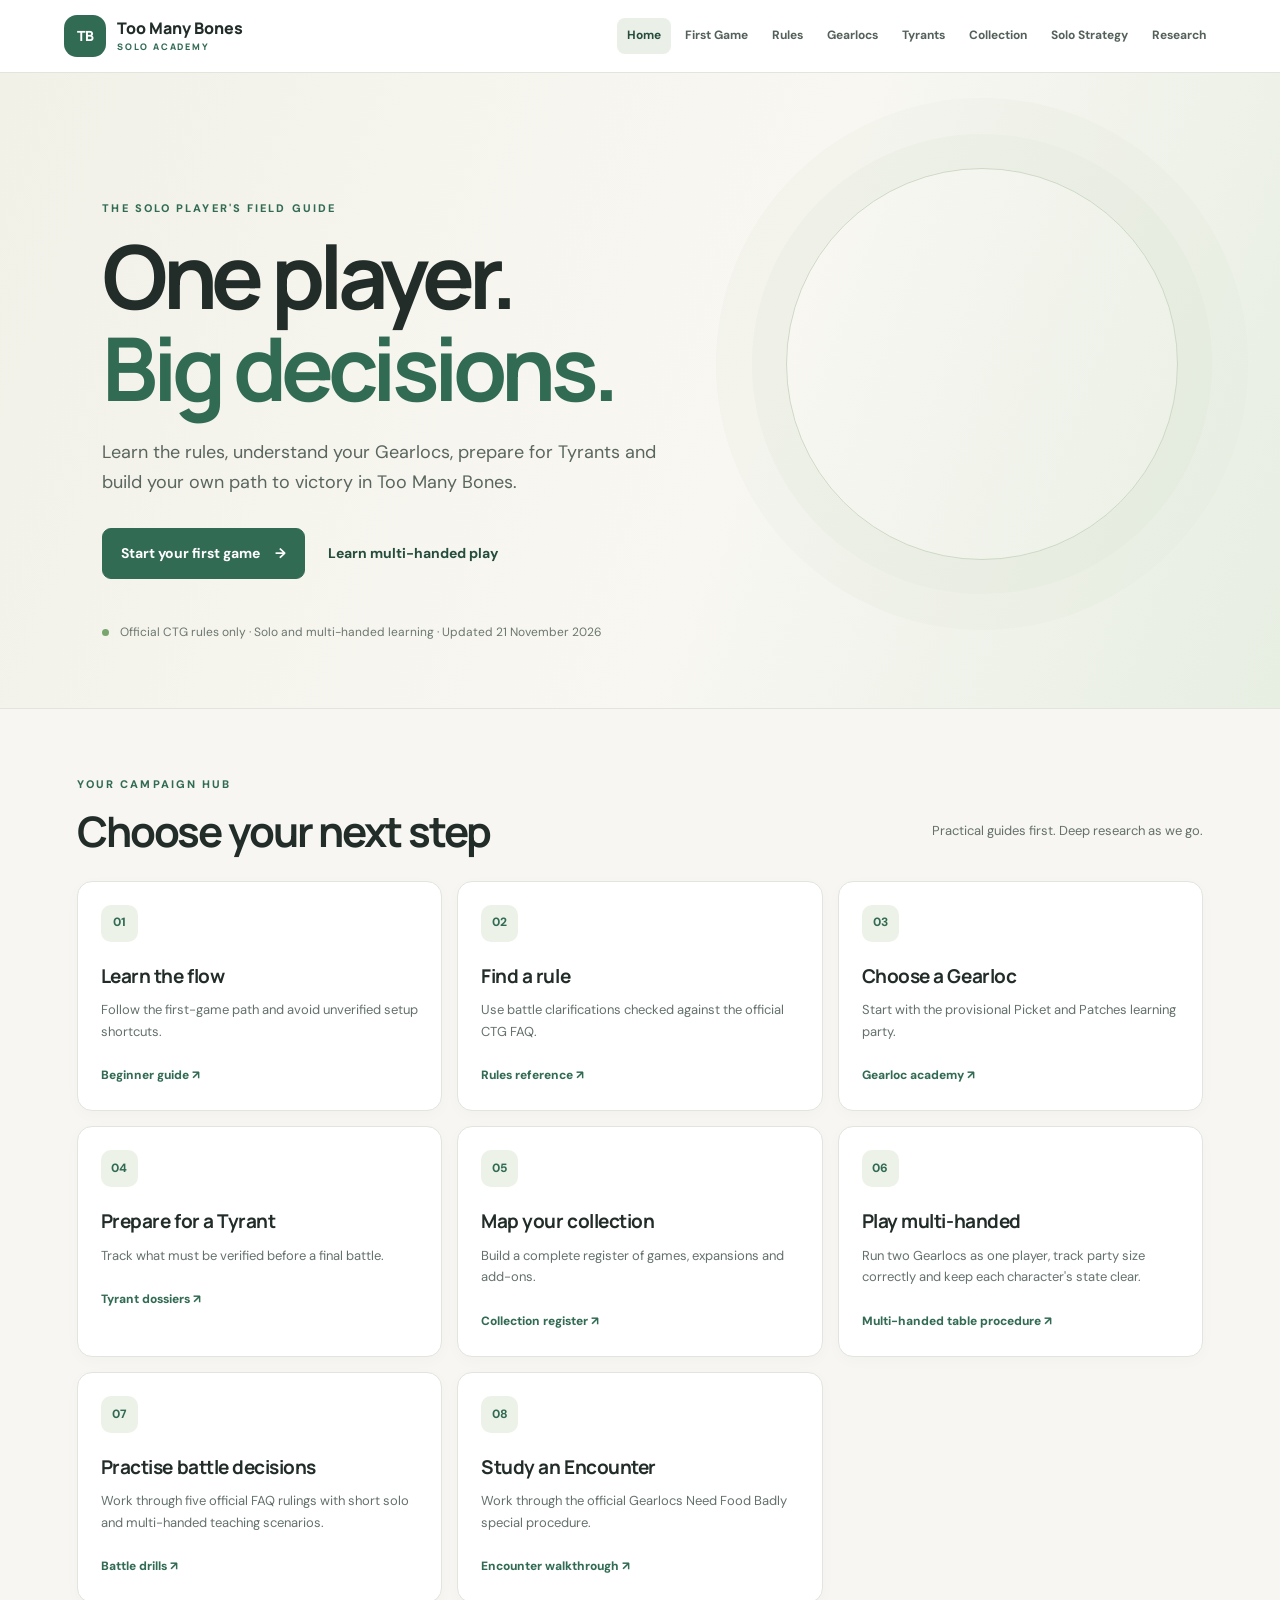
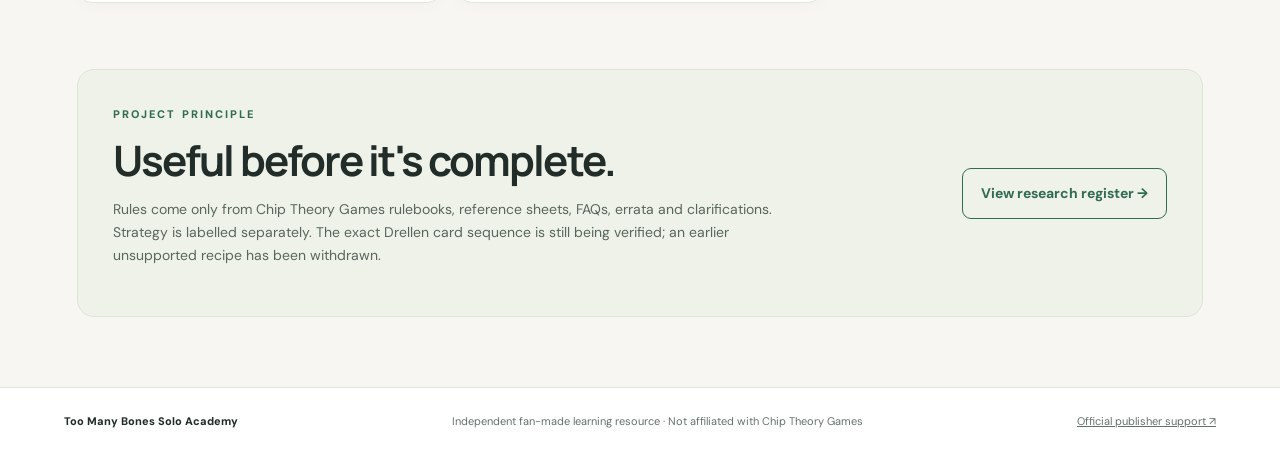
==== index.html @ 3ba56f4c "Update academy review date" ====
<!doctype html>
<html lang="en">
<head>
<meta charset="utf-8">
<meta name="viewport" content="width=device-width,initial-scale=1">
<meta name="description" content="An official-source-led solo and multi-handed learning academy for Too Many Bones.">
<title>Too Many Bones Solo Academy</title>
<link rel="stylesheet" href="assets/style.css">
</head>
<body>
<header class="site-header">
<a class="brand" href="index.html"><span class="brand-mark">TB</span><span>Too Many Bones <small>SOLO ACADEMY</small></span></a>
<button class="menu-toggle" aria-expanded="false" aria-controls="site-nav">Menu</button>
<nav id="site-nav" aria-label="Main navigation">
<a class="active" href="index.html">Home</a><a href="getting-started.html">First Game</a><a href="rules.html">Rules</a><a href="gearlocs.html">Gearlocs</a><a href="tyrants.html">Tyrants</a><a href="expansions.html">Collection</a><a href="solo-strategy.html">Solo Strategy</a><a href="research.html">Research</a>
</nav>
</header>
<main>
<section class="hero">
<p class="eyebrow">THE SOLO PLAYER'S FIELD GUIDE</p>
<h1>One player.<br><span>Big decisions.</span></h1>
<p class="hero-copy">Learn the rules, understand your Gearlocs, prepare for Tyrants and build your own path to victory in Too Many Bones.</p>
<div class="hero-actions"><a class="button" href="getting-started.html">Start your first game <span>→</span></a><a class="text-link" href="solo-strategy.html#multi-handed-solo">Learn multi-handed play</a></div>
<div class="hero-note"><span class="status-dot"></span> Official CTG rules only · Solo and multi-handed learning · Updated 21 November 2026</div>
</section>

<section class="section">
<div class="section-heading"><div><p class="eyebrow">YOUR CAMPAIGN HUB</p><h2>Choose your next step</h2></div><p>Practical guides first. Deep research as we go.</p></div>
<div class="card-grid">
<a class="feature-card" href="getting-started.html"><span class="card-icon">01</span><h3>Learn the flow</h3><p>Follow the first-game path and avoid unverified setup shortcuts.</p><span class="card-link">Beginner guide ↗</span></a>
<a class="feature-card" href="rules.html"><span class="card-icon">02</span><h3>Find a rule</h3><p>Use battle clarifications checked against the official CTG FAQ.</p><span class="card-link">Rules reference ↗</span></a>
<a class="feature-card" href="gearlocs.html"><span class="card-icon">03</span><h3>Choose a Gearloc</h3><p>Start with the provisional Picket and Patches learning party.</p><span class="card-link">Gearloc academy ↗</span></a>
<a class="feature-card" href="tyrants.html"><span class="card-icon">04</span><h3>Prepare for a Tyrant</h3><p>Track what must be verified before a final battle.</p><span class="card-link">Tyrant dossiers ↗</span></a>
<a class="feature-card" href="expansions.html"><span class="card-icon">05</span><h3>Map your collection</h3><p>Build a complete register of games, expansions and add-ons.</p><span class="card-link">Collection register ↗</span></a>
<a class="feature-card" href="solo-strategy.html#multi-handed-solo"><span class="card-icon">06</span><h3>Play multi-handed</h3><p>Run two Gearlocs as one player, track party size correctly and keep each character's state clear.</p><span class="card-link">Multi-handed table procedure ↗</span></a>
<a class="feature-card" href="battle-drills.html"><span class="card-icon">07</span><h3>Practise battle decisions</h3><p>Work through five official FAQ rulings with short solo and multi-handed teaching scenarios.</p><span class="card-link">Battle drills ↗</span></a>
<a class="feature-card" href="rules.html#gearlocs-need-food-badly"><span class="card-icon">08</span><h3>Study an Encounter</h3><p>Work through the official Gearlocs Need Food Badly special procedure.</p><span class="card-link">Encounter walkthrough ↗</span></a>
</div>
</section>

<section class="callout">
<div><p class="eyebrow">PROJECT PRINCIPLE</p><h2>Useful before it's complete.</h2><p>Rules come only from Chip Theory Games rulebooks, reference sheets, FAQs, errata and clarifications. Strategy is labelled separately. The exact Drellen card sequence is still being verified; an earlier unsupported recipe has been withdrawn.</p></div>
<a class="button button-outline" href="research.html">View research register →</a>
</section>
</main>
<footer><span>Too Many Bones Solo Academy</span><span>Independent fan-made learning resource · Not affiliated with Chip Theory Games</span><a href="https://chiptheorygames.com/pages/support/too-many-bones" target="_blank" rel="noopener">Official publisher support ↗</a></footer>
<script src="assets/site.js"></script>
</body>
</html>
---- assets/style.css ----
@import url('https://fonts.googleapis.com/css2?family=DM+Sans:wght@400;500;600;700&family=Manrope:wght@400;500;600;700;800&display=swap');
:root{--paper:#f7f6f2;--surface:#fff;--ink:#222d2a;--muted:#64716b;--line:#e1e5dd;--green:#326b54;--green-dark:#244d3e;--lime:#d8e6a8;--sand:#eee9dc;--shadow:0 12px 32px rgba(36,55,43,.06)}*{box-sizing:border-box}html{scroll-behavior:smooth}body{margin:0;background:var(--paper);color:var(--ink);font-family:"DM Sans",sans-serif;line-height:1.65}a{color:inherit}.site-header{position:sticky;top:0;z-index:10;display:flex;align-items:center;justify-content:space-between;gap:24px;padding:15px max(5vw,22px);background:rgba(255,255,255,.94);backdrop-filter:blur(12px);border-bottom:1px solid var(--line)}.brand{display:flex;align-items:center;gap:11px;text-decoration:none;font-family:Manrope,sans-serif;font-weight:800;line-height:1.1;white-space:nowrap}.brand small{display:block;margin-top:5px;color:var(--green);font-size:9px;letter-spacing:.2em}.brand-mark{display:grid;place-items:center;width:42px;height:42px;border-radius:13px;background:var(--green);color:white;font-size:14px;letter-spacing:-.05em}nav{display:flex;align-items:center;gap:4px;flex-wrap:wrap}nav a{padding:8px 10px;border-radius:8px;text-decoration:none;color:#53615a;font-size:12px;font-weight:700}nav a:hover,nav a.active{background:#eaf0e7;color:var(--green-dark)}.menu-toggle{display:none;border:1px solid var(--line);background:white;padding:8px 12px;border-radius:8px}.hero{position:relative;overflow:hidden;padding:clamp(65px,10vw,126px) max(8vw,24px) 66px;background:linear-gradient(110deg,#f2f1e8 0%,#f8f7f2 58%,#e7eee2 100%);border-bottom:1px solid var(--line)}.hero:after{content:"";position:absolute;width:390px;height:390px;right:8%;top:15%;border:1px solid #cdd9c5;border-radius:50%;box-shadow:0 0 0 34px rgba(205,217,197,.15),0 0 0 70px rgba(205,217,197,.1);pointer-events:none}.eyebrow{margin:0 0 13px;color:var(--green);font-size:11px;font-weight:800;letter-spacing:.19em;text-transform:uppercase}.hero h1{position:relative;z-index:1;max-width:700px;margin:0;font-family:Manrope,sans-serif;font-size:clamp(46px,7.5vw,88px);line-height:1.04;letter-spacing:-.065em}.hero h1 span{color:var(--green)}.hero-copy{position:relative;z-index:1;max-width:560px;margin:25px 0;color:#59665e;font-size:18px}.hero-actions{position:relative;z-index:1;display:flex;align-items:center;gap:23px;flex-wrap:wrap;margin-top:30px}.button{display:inline-flex;align-items:center;gap:15px;padding:13px 18px;border:1px solid var(--green);border-radius:9px;background:var(--green);color:white;text-decoration:none;font-size:14px;font-weight:700}.button:hover{background:var(--green-dark)}.text-link{color:var(--green-dark);font-size:14px;font-weight:700;text-decoration:none}.hero-note{position:relative;z-index:1;margin-top:44px;color:#6b776f;font-size:12px}.status-dot{display:inline-block;width:7px;height:7px;margin-right:8px;border-radius:50%;background:#78a56e}.section{padding:66px max(6vw,24px)}.section-heading{display:flex;align-items:end;justify-content:space-between;gap:24px;margin-bottom:26px}.section-heading h2,.callout h2,.page-intro h1{margin:0;font-family:Manrope,sans-serif;letter-spacing:-.045em;line-height:1.15}.section-heading h2,.callout h2{font-size:clamp(28px,4vw,42px)}.section-heading>p{max-width:280px;color:var(--muted);font-size:13px}.card-grid{display:grid;grid-template-columns:repeat(3,minmax(0,1fr));gap:15px}.feature-card{display:block;min-height:230px;padding:23px;border:1px solid var(--line);border-radius:15px;background:var(--surface);text-decoration:none;box-shadow:0 4px 16px rgba(36,55,43,.025);transition:transform .2s,box-shadow .2s}.feature-card:hover{transform:translateY(-3px);box-shadow:var(--shadow)}.card-icon{display:grid;place-items:center;width:37px;height:37px;border-radius:10px;background:#edf2e8;color:var(--green);font-size:12px;font-weight:800}.feature-card h3{margin:19px 0 7px;font-family:Manrope,sans-serif;font-size:19px;letter-spacing:-.025em}.feature-card p{margin:0 0 19px;color:var(--muted);font-size:13px}.card-link{color:var(--green);font-size:12px;font-weight:800}.callout{display:flex;align-items:center;justify-content:space-between;gap:28px;margin:0 max(6vw,24px) 70px;padding:35px;border:1px solid #dce4d5;border-radius:17px;background:#eef2e8}.callout>div{max-width:700px}.callout p:not(.eyebrow){color:#59665e;font-size:14px}.button-outline{flex-shrink:0;background:transparent;color:var(--green)}.button-outline:hover{color:white}footer{display:flex;align-items:center;justify-content:space-between;gap:16px;padding:24px max(5vw,22px);border-top:1px solid var(--line);background:white;color:var(--muted);font-size:11px}footer span:first-child{color:var(--ink);font-weight:800}.page-intro{padding:56px max(7vw,24px) 40px;background:linear-gradient(110deg,#f2f1e8,#eaf0e7);border-bottom:1px solid var(--line)}.page-intro h1{font-size:clamp(36px,5vw,58px)}.page-intro .lead{max-width:760px;color:#59665e;font-size:17px}.content{max-width:1000px;margin:0 auto;padding:38px 24px 75px}.content h2{margin-top:34px;font-family:Manrope,sans-serif;font-size:25px;letter-spacing:-.03em}.content h3{font-family:Manrope,sans-serif}.content p,.content li{color:#4f5c55}.content a{color:var(--green);font-weight:700}.info-box{margin:22px 0;padding:18px 20px;border-left:4px solid #85a66c;border-radius:0 10px 10px 0;background:#edf2e8}.warning-box{border-left-color:#c49b54;background:#f6f0e3}.two-col{display:grid;grid-template-columns:repeat(2,minmax(0,1fr));gap:16px}.mini-card{padding:20px;border:1px solid var(--line);border-radius:12px;background:white}.mini-card h3{margin-top:0}.checklist li{padding:5px 0}.table-wrap{overflow-x:auto;border:1px solid var(--line);border-radius:12px;background:white}table{width:100%;border-collapse:collapse;font-size:13px}th,td{padding:12px 14px;border-bottom:1px solid var(--line);text-align:left;vertical-align:top}th{background:#edf2e8;color:var(--green-dark)}tr:last-child td{border-bottom:0}.pill{display:inline-block;padding:3px 8px;border-radius:999px;background:#edf2e8;color:var(--green-dark);font-size:11px;font-weight:700}.page-nav{display:flex;justify-content:space-between;gap:12px;margin-top:40px;padding-top:22px;border-top:1px solid var(--line)}.page-nav a{text-decoration:none}.source-list li{margin-bottom:10px}@media(max-width:980px){.site-header{flex-wrap:wrap}.menu-toggle{display:block}nav{display:none;width:100%;padding-top:8px}nav.open{display:flex}nav a{font-size:13px}.card-grid{grid-template-columns:repeat(2,minmax(0,1fr))}.hero:after{right:-180px;opacity:.55}}@media(max-width:620px){.site-header{padding:12px 18px}.brand{font-size:14px}.hero{padding:65px 23px 45px}.hero-copy{font-size:16px}.section{padding:46px 18px}.section-heading{display:block}.card-grid,.two-col{grid-template-columns:1fr}.feature-card{min-height:0}.callout{display:block;margin:0 18px 45px;padding:24px}.callout .button{margin-top:12px}footer{align-items:flex-start;flex-direction:column;padding:22px}th,td{padding:10px}.hero:after{right:-260px}}
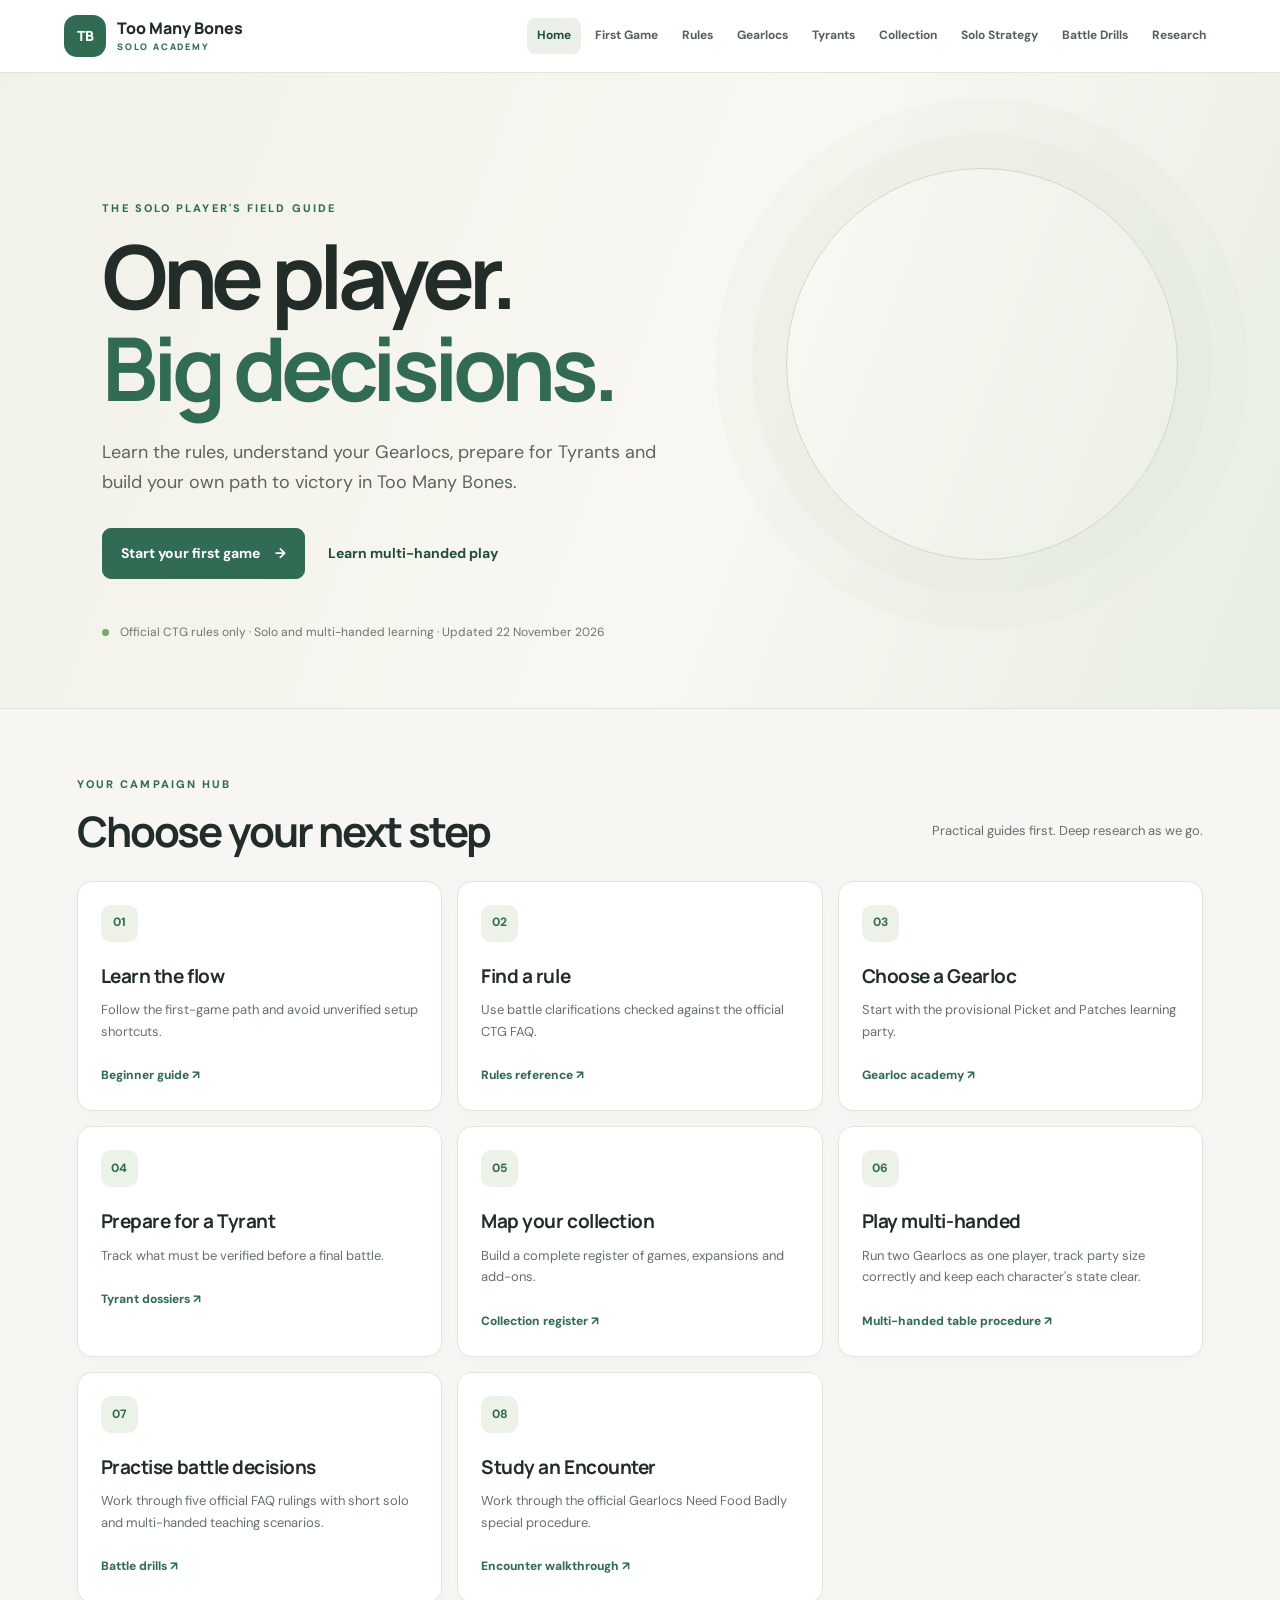
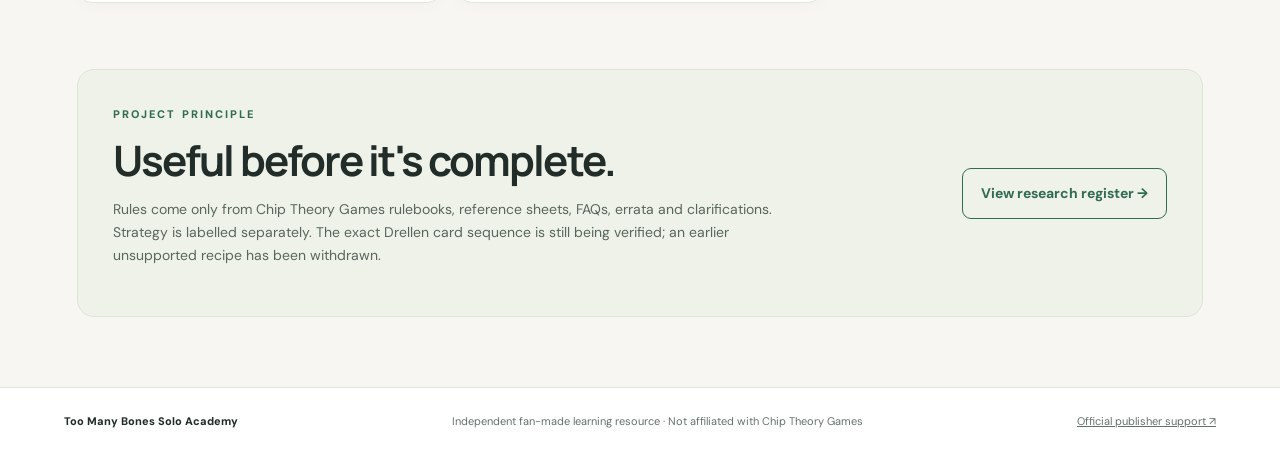
==== commit a554696b: "Add Battle Drills to main navigation and refresh review date" ====
--- a/index.html
+++ b/index.html
@@ -12,7 +12,7 @@
 <a class="brand" href="index.html"><span class="brand-mark">TB</span><span>Too Many Bones <small>SOLO ACADEMY</small></span></a>
 <button class="menu-toggle" aria-expanded="false" aria-controls="site-nav">Menu</button>
 <nav id="site-nav" aria-label="Main navigation">
-<a class="active" href="index.html">Home</a><a href="getting-started.html">First Game</a><a href="rules.html">Rules</a><a href="gearlocs.html">Gearlocs</a><a href="tyrants.html">Tyrants</a><a href="expansions.html">Collection</a><a href="solo-strategy.html">Solo Strategy</a><a href="research.html">Research</a>
+<a class="active" href="index.html">Home</a><a href="getting-started.html">First Game</a><a href="rules.html">Rules</a><a href="gearlocs.html">Gearlocs</a><a href="tyrants.html">Tyrants</a><a href="expansions.html">Collection</a><a href="solo-strategy.html">Solo Strategy</a><a href="battle-drills.html">Battle Drills</a><a href="research.html">Research</a>
 </nav>
 </header>
 <main>
@@ -21,7 +21,7 @@
 <h1>One player.<br><span>Big decisions.</span></h1>
 <p class="hero-copy">Learn the rules, understand your Gearlocs, prepare for Tyrants and build your own path to victory in Too Many Bones.</p>
 <div class="hero-actions"><a class="button" href="getting-started.html">Start your first game <span>→</span></a><a class="text-link" href="solo-strategy.html#multi-handed-solo">Learn multi-handed play</a></div>
-<div class="hero-note"><span class="status-dot"></span> Official CTG rules only · Solo and multi-handed learning · Updated 21 November 2026</div>
+<div class="hero-note"><span class="status-dot"></span> Official CTG rules only · Solo and multi-handed learning · Updated 22 November 2026</div>
 </section>
 
 <section class="section">
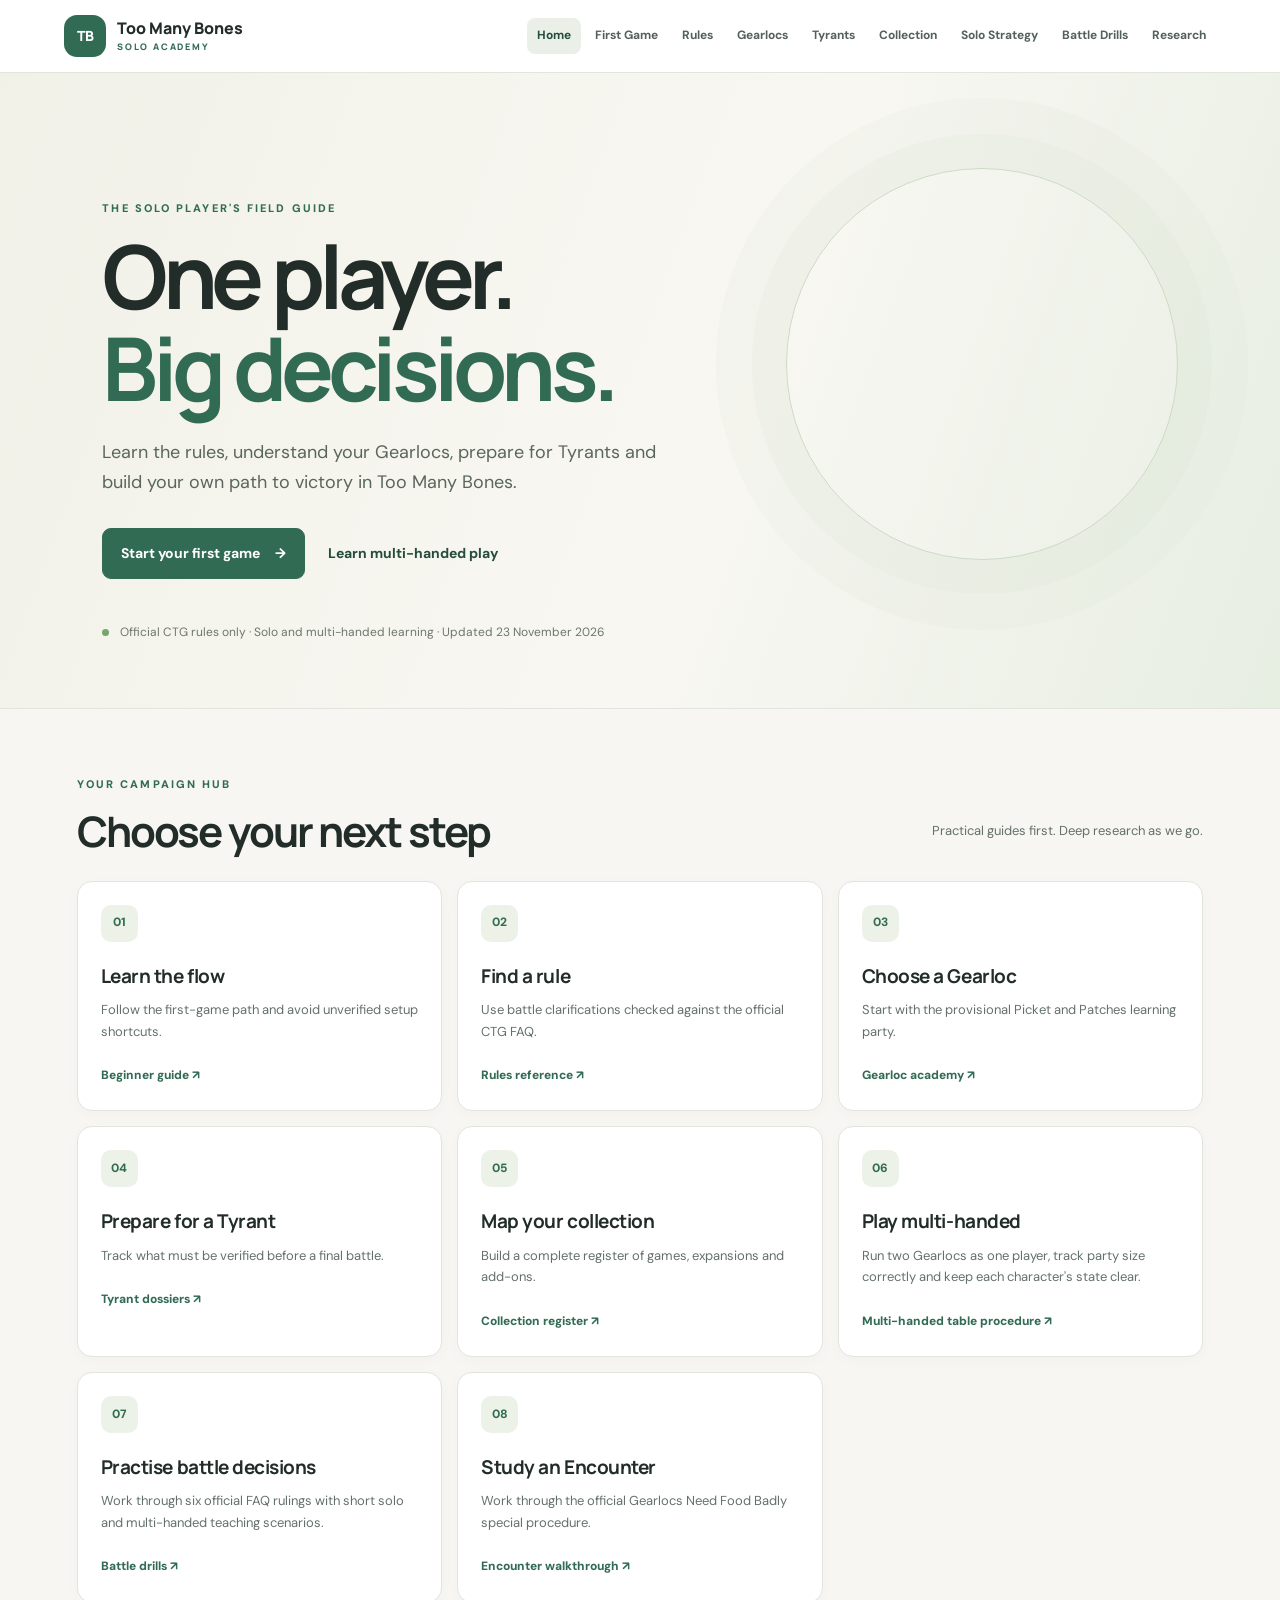
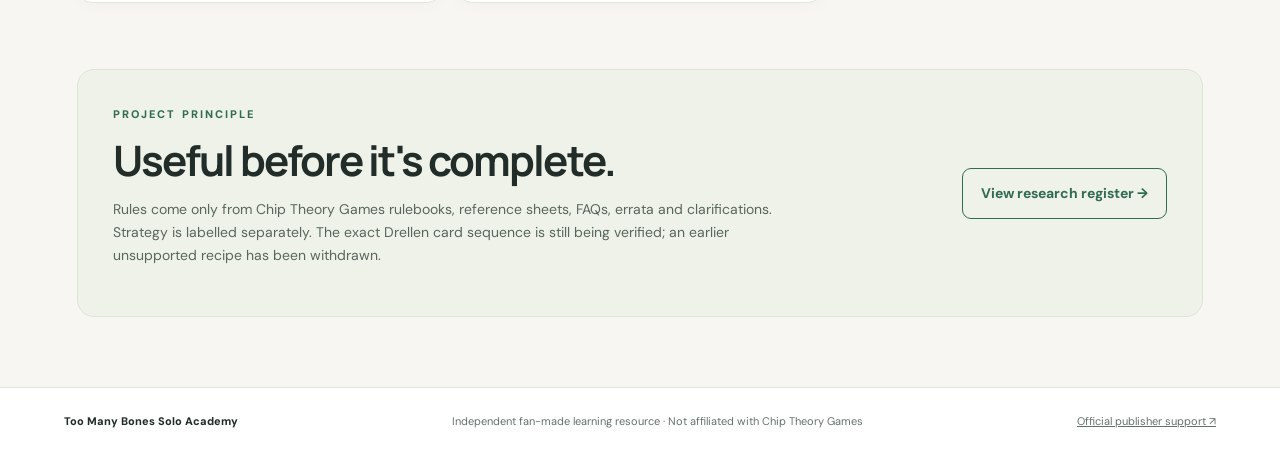
==== commit 1e2617be: "Update academy progress date and Battle Drills count" ====
--- a/index.html
+++ b/index.html
@@ -21,7 +21,7 @@
 <h1>One player.<br><span>Big decisions.</span></h1>
 <p class="hero-copy">Learn the rules, understand your Gearlocs, prepare for Tyrants and build your own path to victory in Too Many Bones.</p>
 <div class="hero-actions"><a class="button" href="getting-started.html">Start your first game <span>→</span></a><a class="text-link" href="solo-strategy.html#multi-handed-solo">Learn multi-handed play</a></div>
-<div class="hero-note"><span class="status-dot"></span> Official CTG rules only · Solo and multi-handed learning · Updated 22 November 2026</div>
+<div class="hero-note"><span class="status-dot"></span> Official CTG rules only · Solo and multi-handed learning · Updated 23 November 2026</div>
 </section>
 
 <section class="section">
@@ -33,7 +33,7 @@
 <a class="feature-card" href="tyrants.html"><span class="card-icon">04</span><h3>Prepare for a Tyrant</h3><p>Track what must be verified before a final battle.</p><span class="card-link">Tyrant dossiers ↗</span></a>
 <a class="feature-card" href="expansions.html"><span class="card-icon">05</span><h3>Map your collection</h3><p>Build a complete register of games, expansions and add-ons.</p><span class="card-link">Collection register ↗</span></a>
 <a class="feature-card" href="solo-strategy.html#multi-handed-solo"><span class="card-icon">06</span><h3>Play multi-handed</h3><p>Run two Gearlocs as one player, track party size correctly and keep each character's state clear.</p><span class="card-link">Multi-handed table procedure ↗</span></a>
-<a class="feature-card" href="battle-drills.html"><span class="card-icon">07</span><h3>Practise battle decisions</h3><p>Work through five official FAQ rulings with short solo and multi-handed teaching scenarios.</p><span class="card-link">Battle drills ↗</span></a>
+<a class="feature-card" href="battle-drills.html"><span class="card-icon">07</span><h3>Practise battle decisions</h3><p>Work through six official FAQ rulings with short solo and multi-handed teaching scenarios.</p><span class="card-link">Battle drills ↗</span></a>
 <a class="feature-card" href="rules.html#gearlocs-need-food-badly"><span class="card-icon">08</span><h3>Study an Encounter</h3><p>Work through the official Gearlocs Need Food Badly special procedure.</p><span class="card-link">Encounter walkthrough ↗</span></a>
 </div>
 </section>
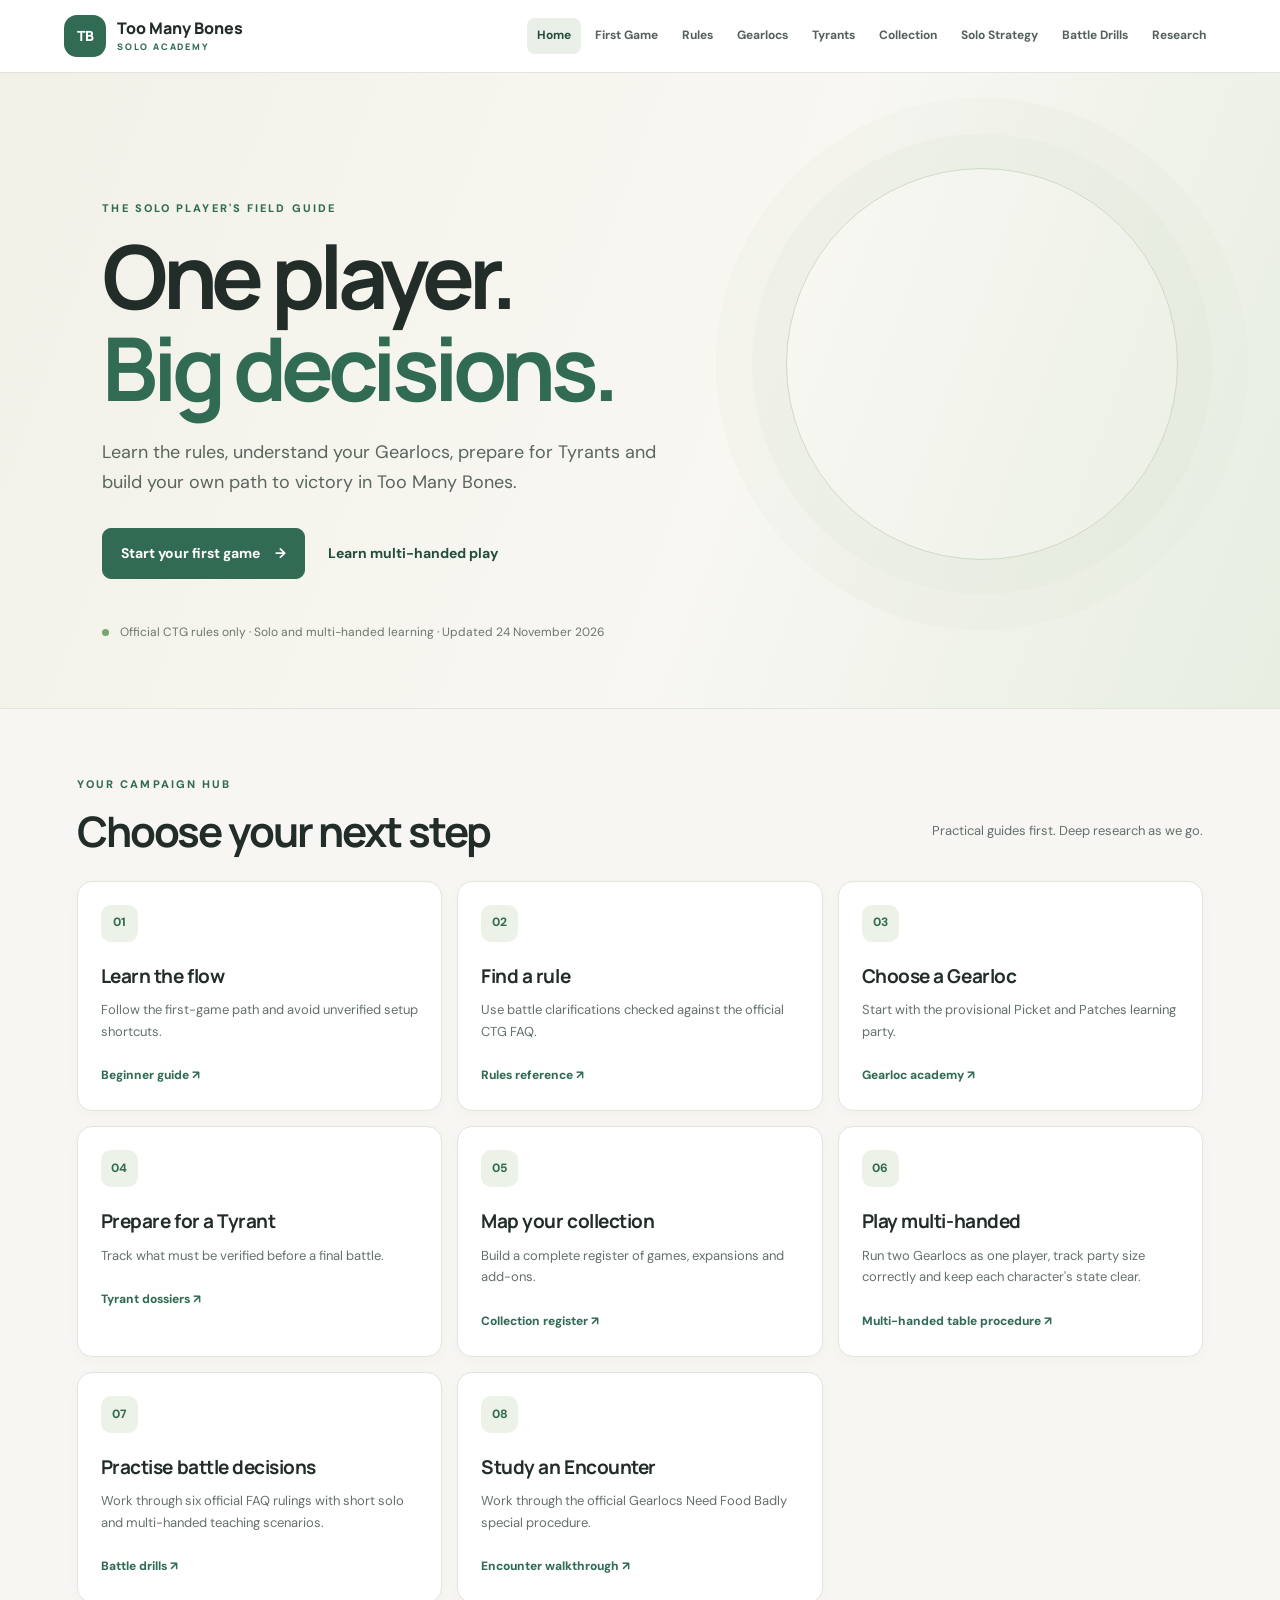
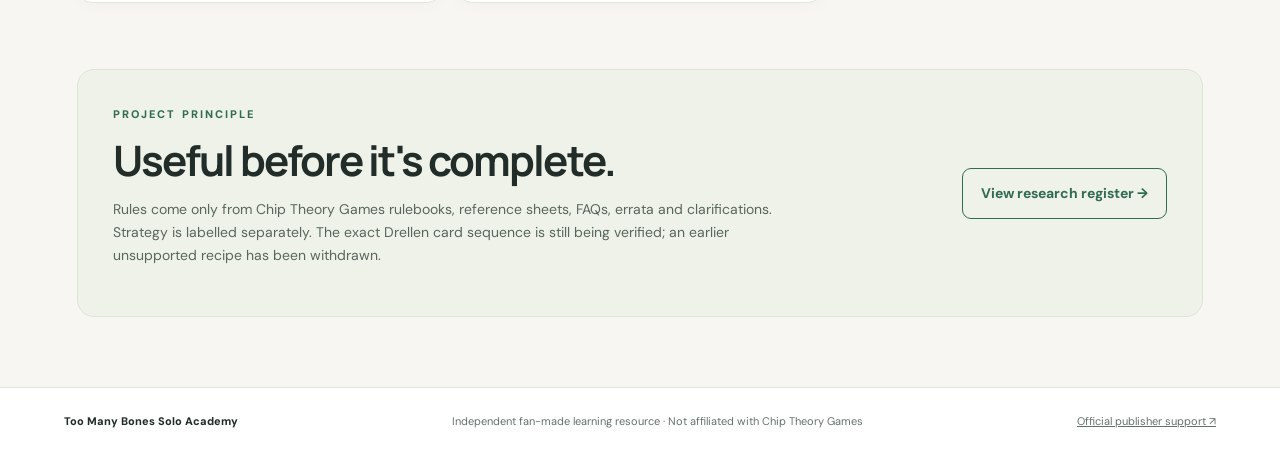
==== commit a7d038af: "Add verified base-game component inventory and source audit" ====
--- a/index.html
+++ b/index.html
@@ -21,7 +21,7 @@
 <h1>One player.<br><span>Big decisions.</span></h1>
 <p class="hero-copy">Learn the rules, understand your Gearlocs, prepare for Tyrants and build your own path to victory in Too Many Bones.</p>
 <div class="hero-actions"><a class="button" href="getting-started.html">Start your first game <span>→</span></a><a class="text-link" href="solo-strategy.html#multi-handed-solo">Learn multi-handed play</a></div>
-<div class="hero-note"><span class="status-dot"></span> Official CTG rules only · Solo and multi-handed learning · Updated 23 November 2026</div>
+<div class="hero-note"><span class="status-dot"></span> Official CTG rules only · Solo and multi-handed learning · Updated 24 November 2026</div>
 </section>
 
 <section class="section">
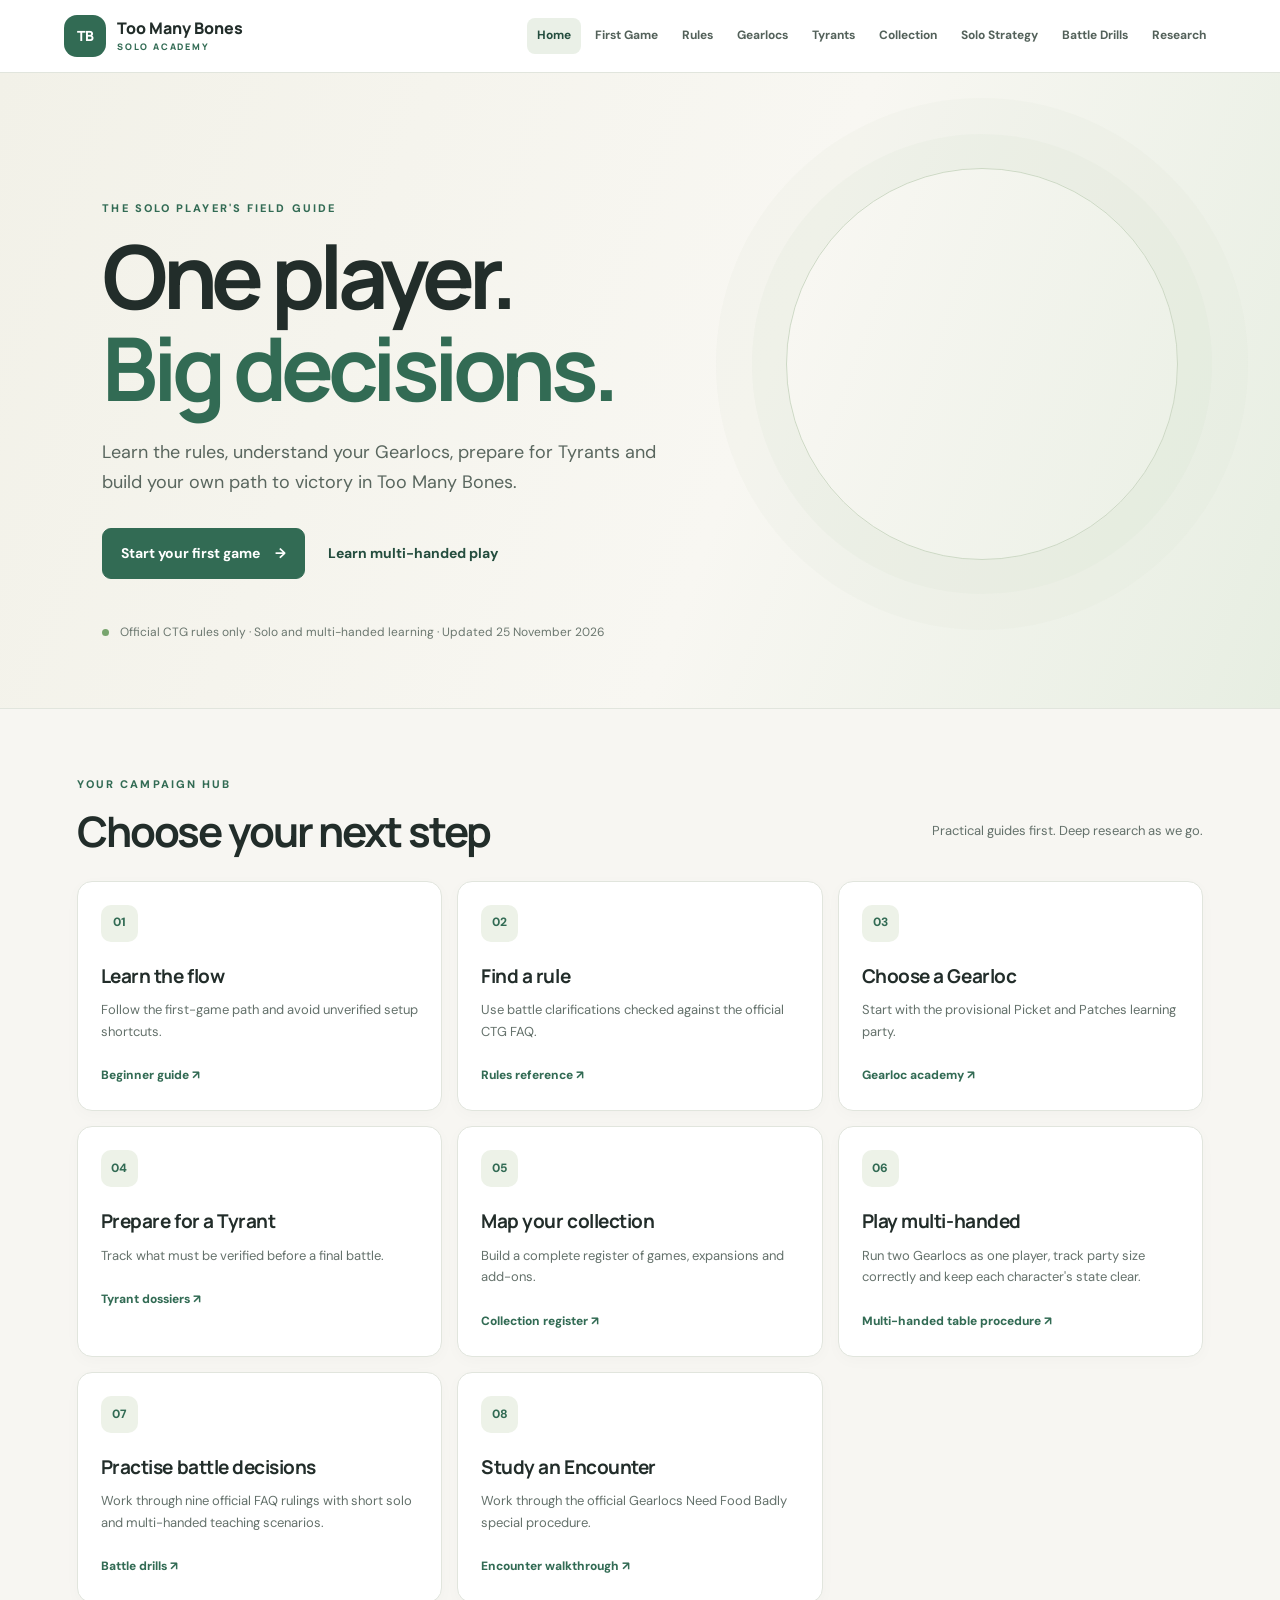
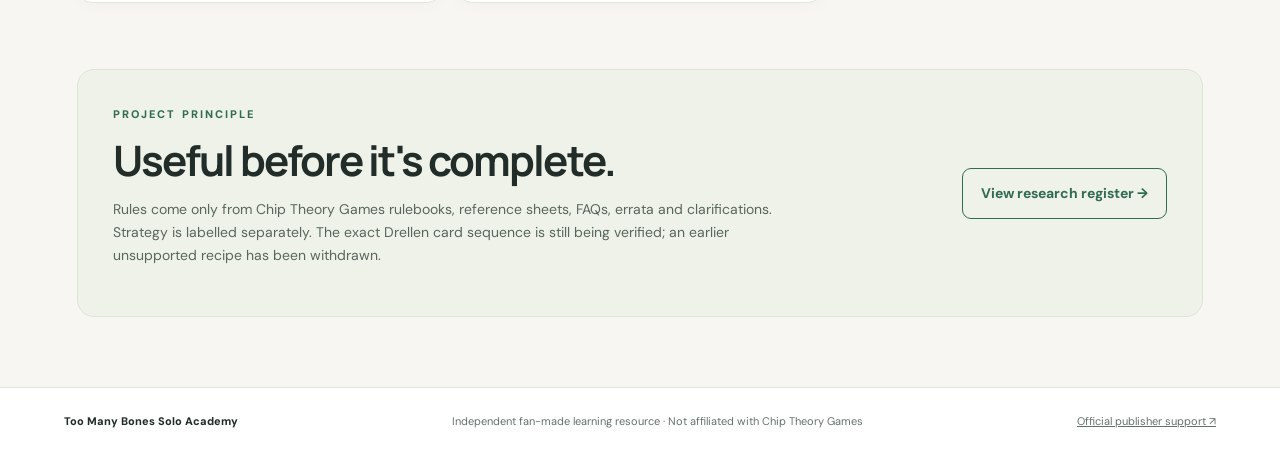
==== commit b0c3e013: "Add three official FAQ battle drills and references" ====
--- a/index.html
+++ b/index.html
@@ -21,7 +21,7 @@
 <h1>One player.<br><span>Big decisions.</span></h1>
 <p class="hero-copy">Learn the rules, understand your Gearlocs, prepare for Tyrants and build your own path to victory in Too Many Bones.</p>
 <div class="hero-actions"><a class="button" href="getting-started.html">Start your first game <span>→</span></a><a class="text-link" href="solo-strategy.html#multi-handed-solo">Learn multi-handed play</a></div>
-<div class="hero-note"><span class="status-dot"></span> Official CTG rules only · Solo and multi-handed learning · Updated 24 November 2026</div>
+<div class="hero-note"><span class="status-dot"></span> Official CTG rules only · Solo and multi-handed learning · Updated 25 November 2026</div>
 </section>
 
 <section class="section">
@@ -33,7 +33,7 @@
 <a class="feature-card" href="tyrants.html"><span class="card-icon">04</span><h3>Prepare for a Tyrant</h3><p>Track what must be verified before a final battle.</p><span class="card-link">Tyrant dossiers ↗</span></a>
 <a class="feature-card" href="expansions.html"><span class="card-icon">05</span><h3>Map your collection</h3><p>Build a complete register of games, expansions and add-ons.</p><span class="card-link">Collection register ↗</span></a>
 <a class="feature-card" href="solo-strategy.html#multi-handed-solo"><span class="card-icon">06</span><h3>Play multi-handed</h3><p>Run two Gearlocs as one player, track party size correctly and keep each character's state clear.</p><span class="card-link">Multi-handed table procedure ↗</span></a>
-<a class="feature-card" href="battle-drills.html"><span class="card-icon">07</span><h3>Practise battle decisions</h3><p>Work through six official FAQ rulings with short solo and multi-handed teaching scenarios.</p><span class="card-link">Battle drills ↗</span></a>
+<a class="feature-card" href="battle-drills.html"><span class="card-icon">07</span><h3>Practise battle decisions</h3><p>Work through nine official FAQ rulings with short solo and multi-handed teaching scenarios.</p><span class="card-link">Battle drills ↗</span></a>
 <a class="feature-card" href="rules.html#gearlocs-need-food-badly"><span class="card-icon">08</span><h3>Study an Encounter</h3><p>Work through the official Gearlocs Need Food Badly special procedure.</p><span class="card-link">Encounter walkthrough ↗</span></a>
 </div>
 </section>
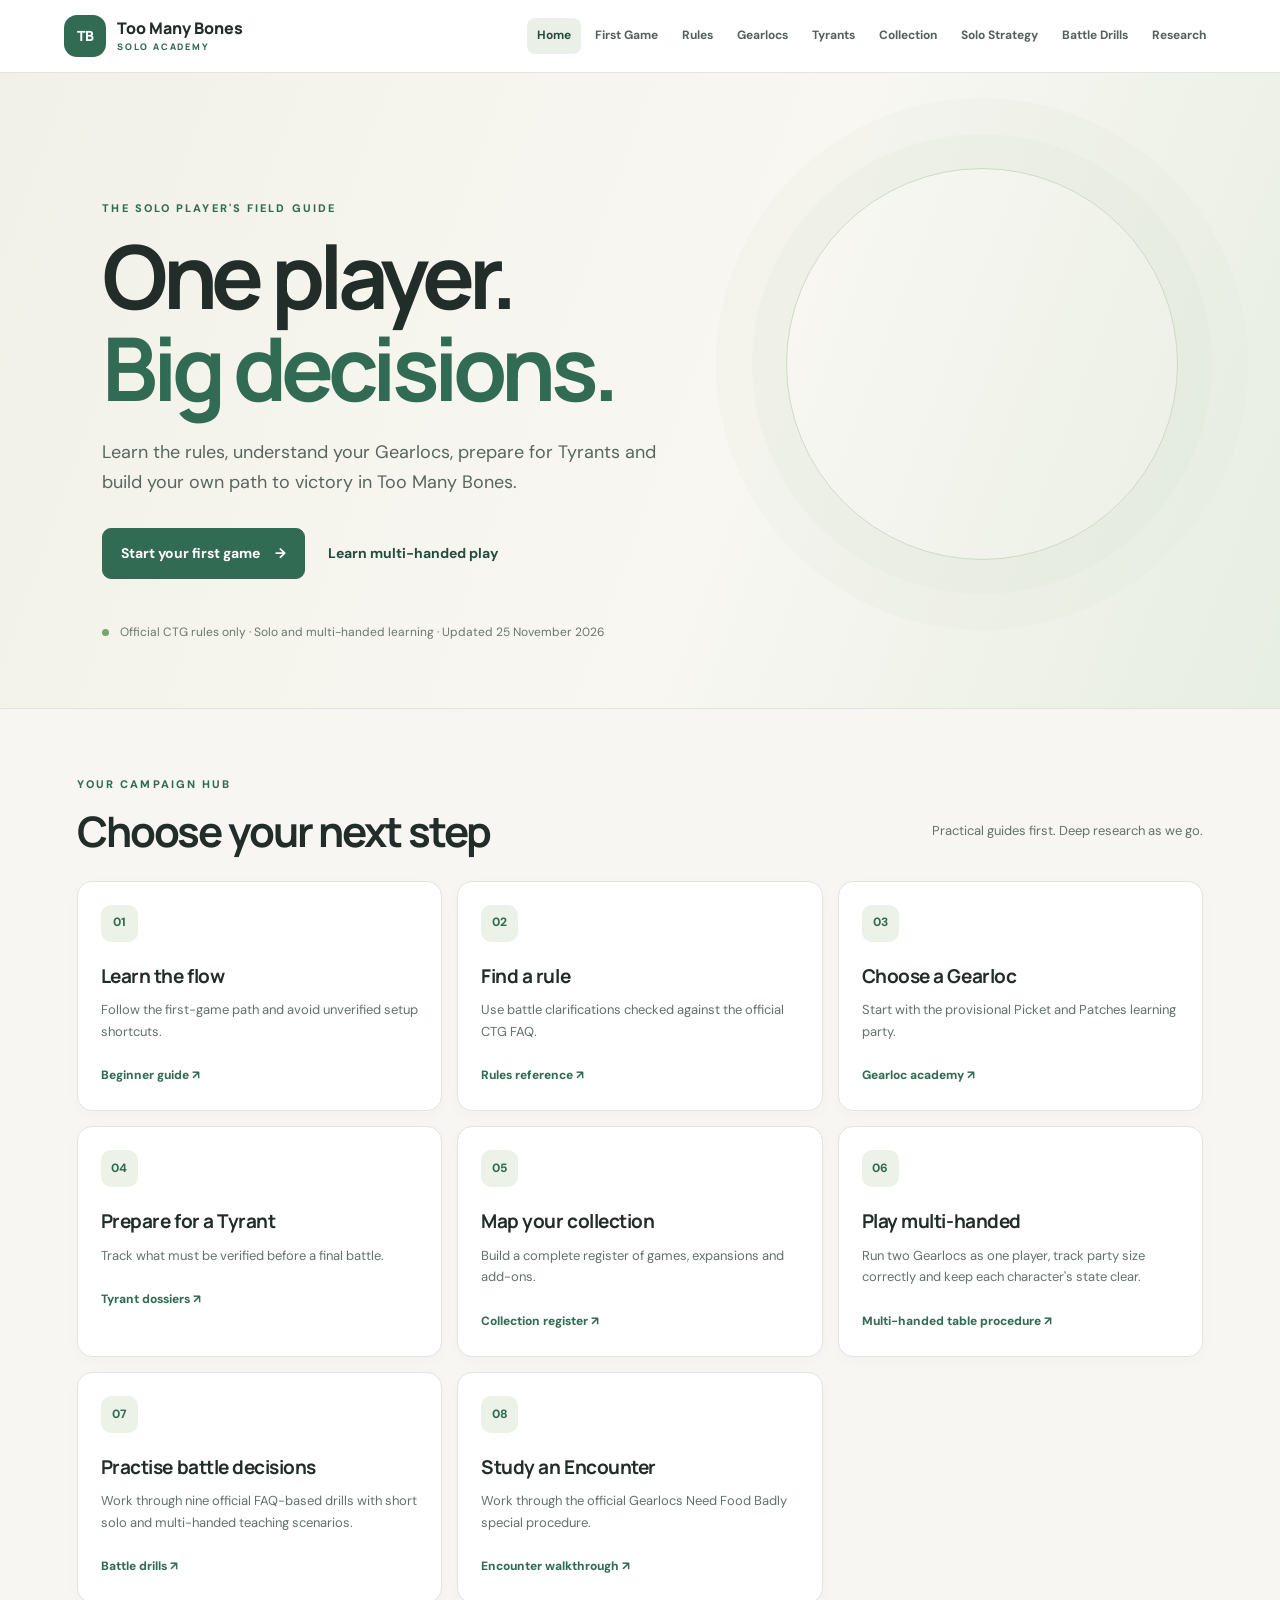
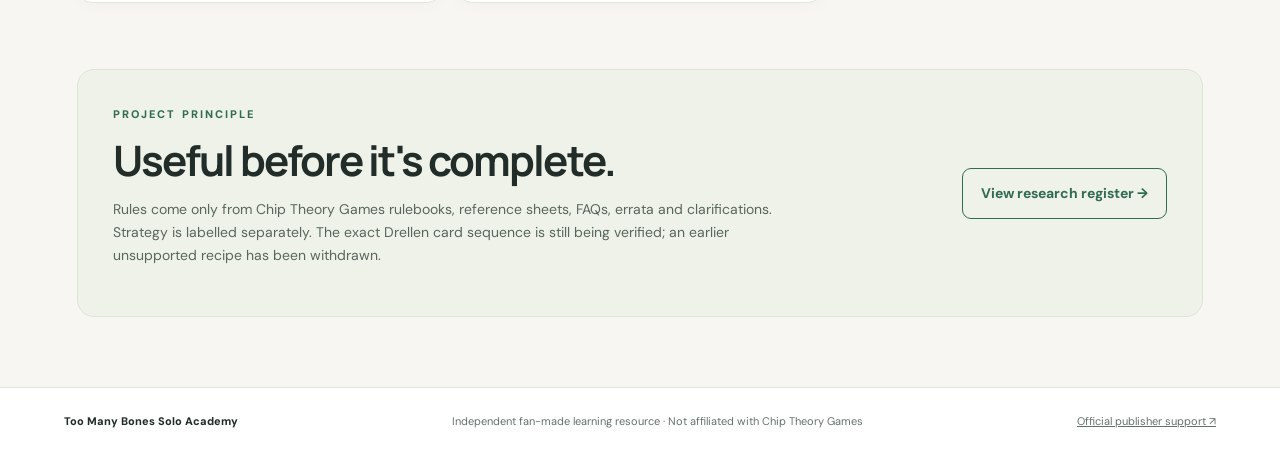
==== commit 7ba57eb1: "Clarify battle drill counts in navigation copy" ====
--- a/index.html
+++ b/index.html
@@ -33,7 +33,7 @@
 <a class="feature-card" href="tyrants.html"><span class="card-icon">04</span><h3>Prepare for a Tyrant</h3><p>Track what must be verified before a final battle.</p><span class="card-link">Tyrant dossiers ↗</span></a>
 <a class="feature-card" href="expansions.html"><span class="card-icon">05</span><h3>Map your collection</h3><p>Build a complete register of games, expansions and add-ons.</p><span class="card-link">Collection register ↗</span></a>
 <a class="feature-card" href="solo-strategy.html#multi-handed-solo"><span class="card-icon">06</span><h3>Play multi-handed</h3><p>Run two Gearlocs as one player, track party size correctly and keep each character's state clear.</p><span class="card-link">Multi-handed table procedure ↗</span></a>
-<a class="feature-card" href="battle-drills.html"><span class="card-icon">07</span><h3>Practise battle decisions</h3><p>Work through nine official FAQ rulings with short solo and multi-handed teaching scenarios.</p><span class="card-link">Battle drills ↗</span></a>
+<a class="feature-card" href="battle-drills.html"><span class="card-icon">07</span><h3>Practise battle decisions</h3><p>Work through nine official FAQ-based drills with short solo and multi-handed teaching scenarios.</p><span class="card-link">Battle drills ↗</span></a>
 <a class="feature-card" href="rules.html#gearlocs-need-food-badly"><span class="card-icon">08</span><h3>Study an Encounter</h3><p>Work through the official Gearlocs Need Food Badly special procedure.</p><span class="card-link">Encounter walkthrough ↗</span></a>
 </div>
 </section>
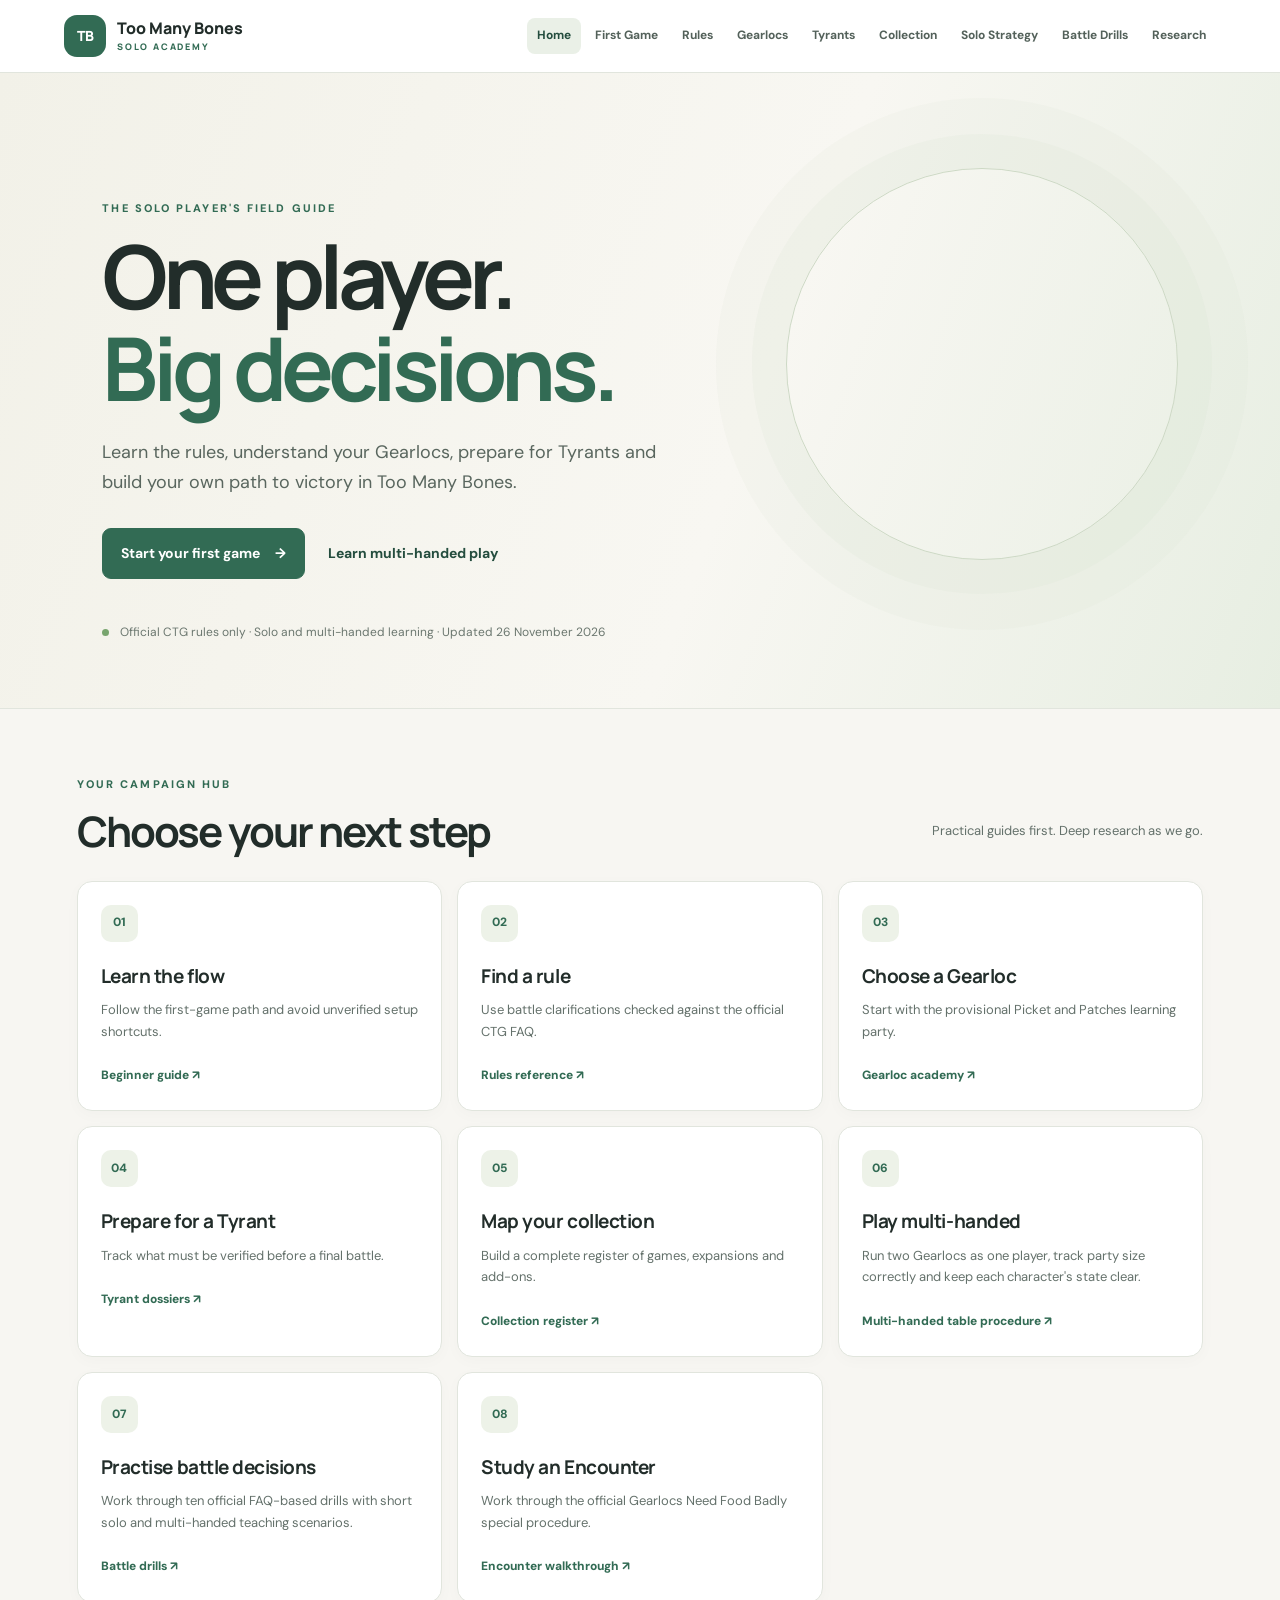
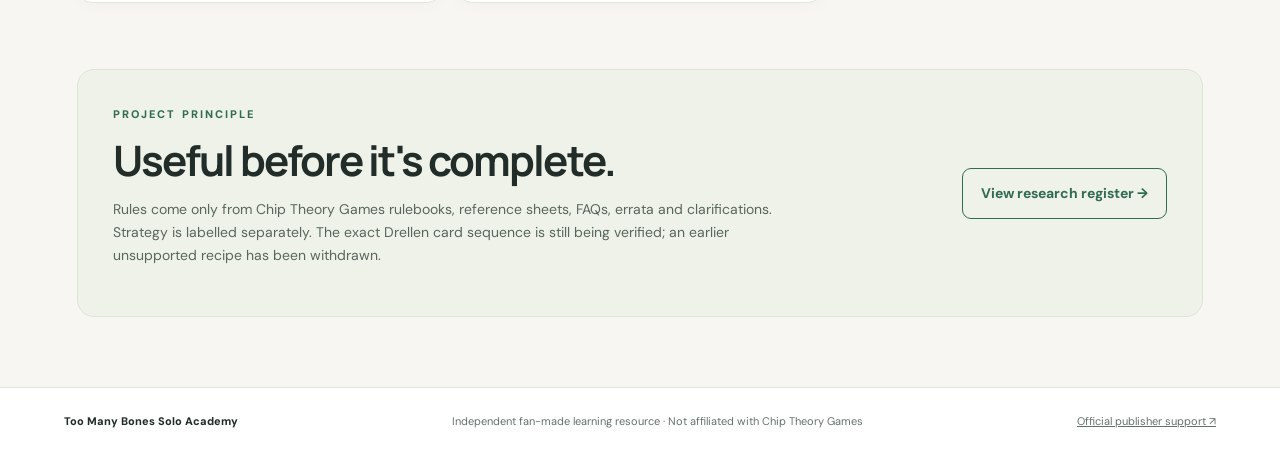
==== commit 1ca6cb16: "Add official FAQ drill for removed dice" ====
--- a/index.html
+++ b/index.html
@@ -21,7 +21,7 @@
 <h1>One player.<br><span>Big decisions.</span></h1>
 <p class="hero-copy">Learn the rules, understand your Gearlocs, prepare for Tyrants and build your own path to victory in Too Many Bones.</p>
 <div class="hero-actions"><a class="button" href="getting-started.html">Start your first game <span>→</span></a><a class="text-link" href="solo-strategy.html#multi-handed-solo">Learn multi-handed play</a></div>
-<div class="hero-note"><span class="status-dot"></span> Official CTG rules only · Solo and multi-handed learning · Updated 25 November 2026</div>
+<div class="hero-note"><span class="status-dot"></span> Official CTG rules only · Solo and multi-handed learning · Updated 26 November 2026</div>
 </section>
 
 <section class="section">
@@ -33,7 +33,7 @@
 <a class="feature-card" href="tyrants.html"><span class="card-icon">04</span><h3>Prepare for a Tyrant</h3><p>Track what must be verified before a final battle.</p><span class="card-link">Tyrant dossiers ↗</span></a>
 <a class="feature-card" href="expansions.html"><span class="card-icon">05</span><h3>Map your collection</h3><p>Build a complete register of games, expansions and add-ons.</p><span class="card-link">Collection register ↗</span></a>
 <a class="feature-card" href="solo-strategy.html#multi-handed-solo"><span class="card-icon">06</span><h3>Play multi-handed</h3><p>Run two Gearlocs as one player, track party size correctly and keep each character's state clear.</p><span class="card-link">Multi-handed table procedure ↗</span></a>
-<a class="feature-card" href="battle-drills.html"><span class="card-icon">07</span><h3>Practise battle decisions</h3><p>Work through nine official FAQ-based drills with short solo and multi-handed teaching scenarios.</p><span class="card-link">Battle drills ↗</span></a>
+<a class="feature-card" href="battle-drills.html"><span class="card-icon">07</span><h3>Practise battle decisions</h3><p>Work through ten official FAQ-based drills with short solo and multi-handed teaching scenarios.</p><span class="card-link">Battle drills ↗</span></a>
 <a class="feature-card" href="rules.html#gearlocs-need-food-badly"><span class="card-icon">08</span><h3>Study an Encounter</h3><p>Work through the official Gearlocs Need Food Badly special procedure.</p><span class="card-link">Encounter walkthrough ↗</span></a>
 </div>
 </section>
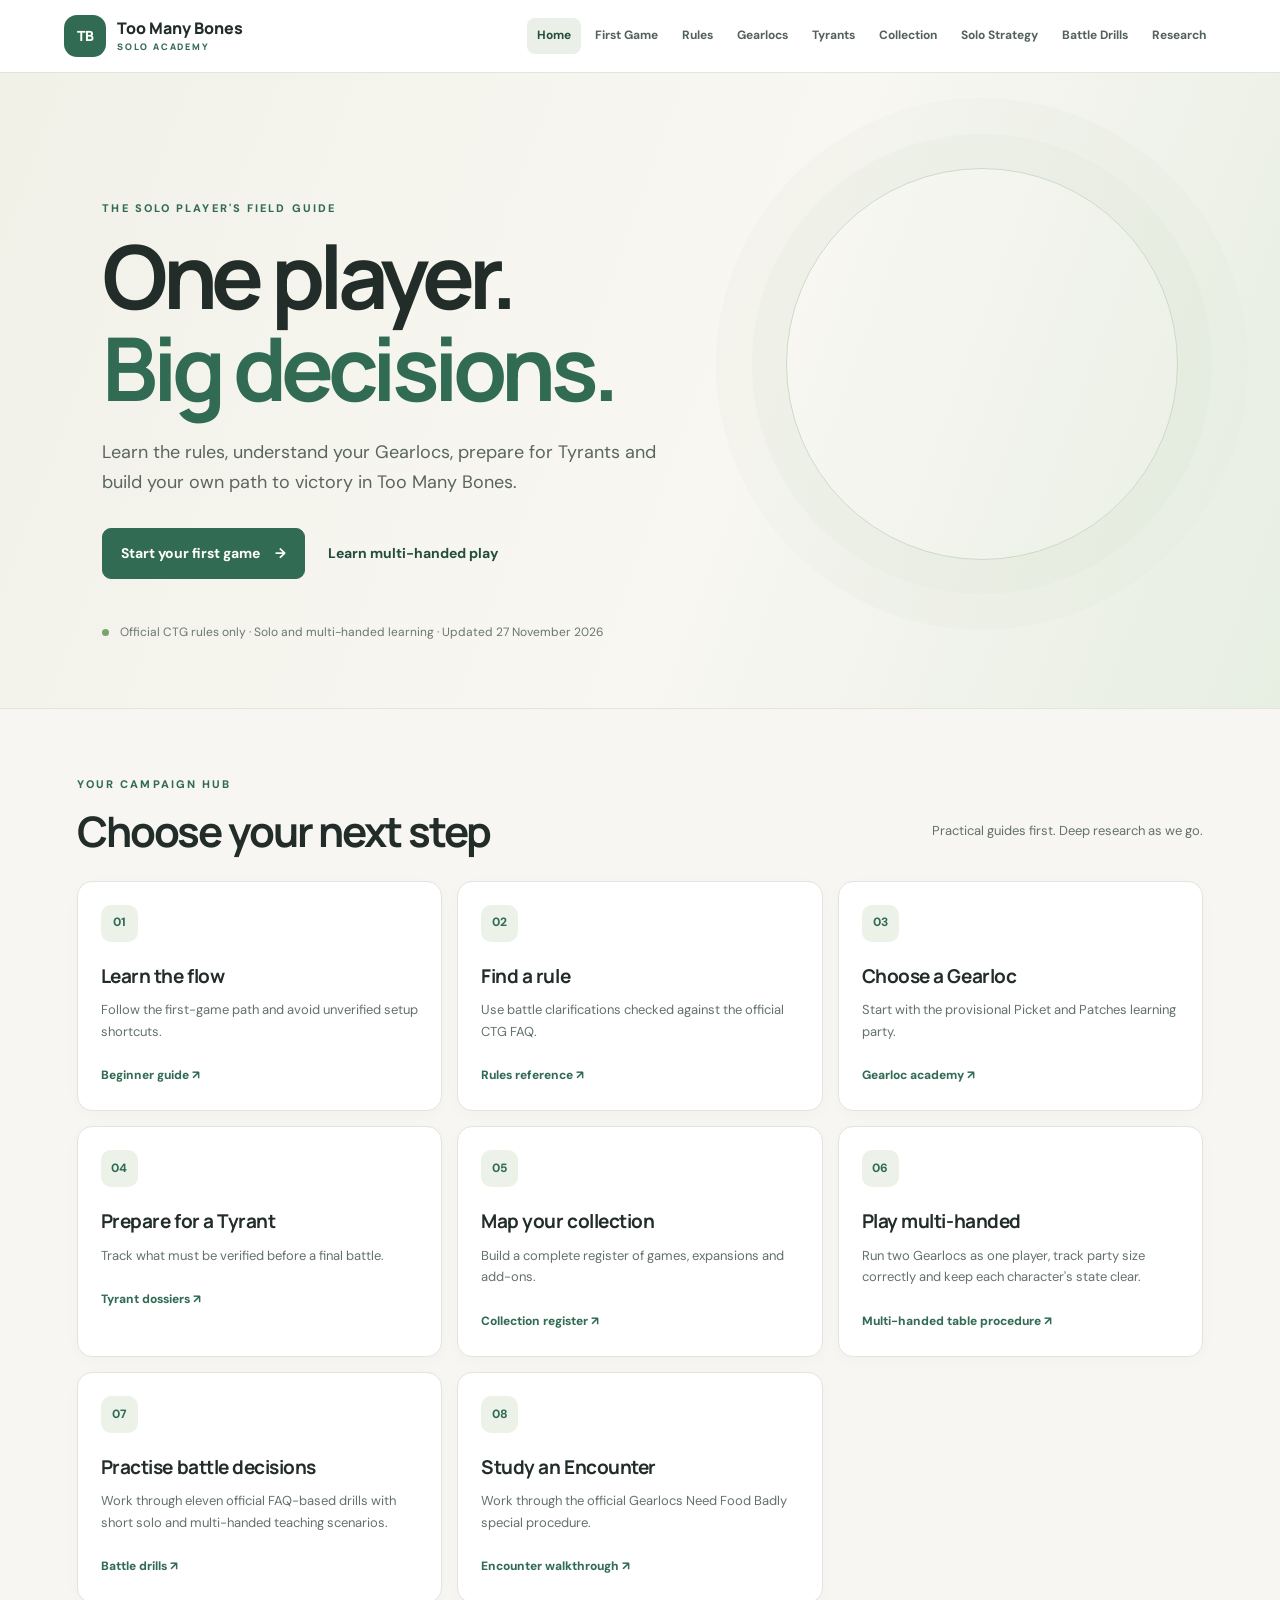
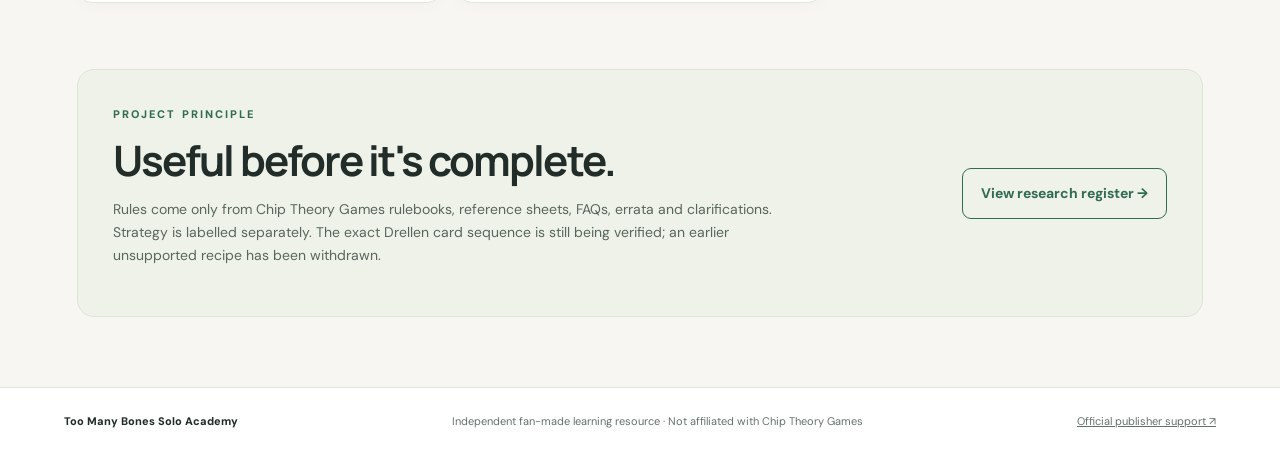
==== commit 2024e78e: "Add One Mind battle drill and component clarity" ====
--- a/index.html
+++ b/index.html
@@ -21,7 +21,7 @@
 <h1>One player.<br><span>Big decisions.</span></h1>
 <p class="hero-copy">Learn the rules, understand your Gearlocs, prepare for Tyrants and build your own path to victory in Too Many Bones.</p>
 <div class="hero-actions"><a class="button" href="getting-started.html">Start your first game <span>→</span></a><a class="text-link" href="solo-strategy.html#multi-handed-solo">Learn multi-handed play</a></div>
-<div class="hero-note"><span class="status-dot"></span> Official CTG rules only · Solo and multi-handed learning · Updated 26 November 2026</div>
+<div class="hero-note"><span class="status-dot"></span> Official CTG rules only · Solo and multi-handed learning · Updated 27 November 2026</div>
 </section>
 
 <section class="section">
@@ -33,7 +33,7 @@
 <a class="feature-card" href="tyrants.html"><span class="card-icon">04</span><h3>Prepare for a Tyrant</h3><p>Track what must be verified before a final battle.</p><span class="card-link">Tyrant dossiers ↗</span></a>
 <a class="feature-card" href="expansions.html"><span class="card-icon">05</span><h3>Map your collection</h3><p>Build a complete register of games, expansions and add-ons.</p><span class="card-link">Collection register ↗</span></a>
 <a class="feature-card" href="solo-strategy.html#multi-handed-solo"><span class="card-icon">06</span><h3>Play multi-handed</h3><p>Run two Gearlocs as one player, track party size correctly and keep each character's state clear.</p><span class="card-link">Multi-handed table procedure ↗</span></a>
-<a class="feature-card" href="battle-drills.html"><span class="card-icon">07</span><h3>Practise battle decisions</h3><p>Work through ten official FAQ-based drills with short solo and multi-handed teaching scenarios.</p><span class="card-link">Battle drills ↗</span></a>
+<a class="feature-card" href="battle-drills.html"><span class="card-icon">07</span><h3>Practise battle decisions</h3><p>Work through eleven official FAQ-based drills with short solo and multi-handed teaching scenarios.</p><span class="card-link">Battle drills ↗</span></a>
 <a class="feature-card" href="rules.html#gearlocs-need-food-badly"><span class="card-icon">08</span><h3>Study an Encounter</h3><p>Work through the official Gearlocs Need Food Badly special procedure.</p><span class="card-link">Encounter walkthrough ↗</span></a>
 </div>
 </section>
